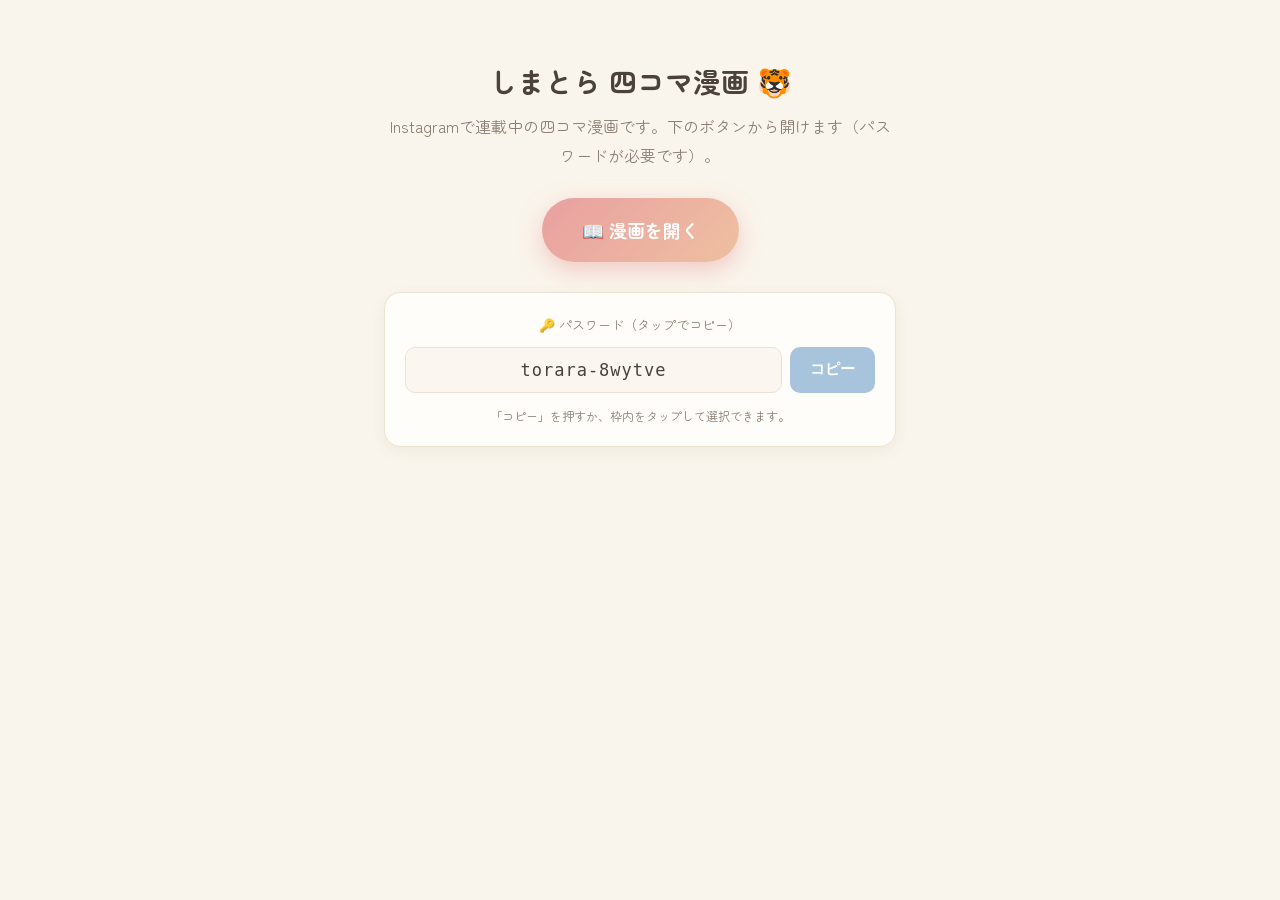
==== works/05_しまとら/index.html @ 56757894 "Initial commit" ====
<!DOCTYPE html>
<html lang="ja">
<head>
<meta charset="UTF-8">
<meta name="viewport" content="width=device-width, initial-scale=1.0">
<title>しまとら 四コマ漫画</title>
<link href="https://fonts.googleapis.com/css2?family=Zen+Maru+Gothic:wght@400;500;700&display=swap" rel="stylesheet">
<style>
  :root{--accent:#e9a0a0;--ink:#4a423b;--soft:#8a7f74;--bg:#faf5ec;--card:#fffdf9;--line:#ece2d2;--blue:#a8c4dd;}
  *{box-sizing:border-box;}
  body{margin:0;font-family:"Zen Maru Gothic",system-ui,sans-serif;color:var(--ink);background:var(--bg);line-height:1.8;}
  .wrap{max-width:560px;margin:0 auto;padding:56px 24px 80px;text-align:center;}
  .back{color:var(--accent);font-weight:700;font-size:14px;display:inline-block;margin-bottom:24px;}
  h1{font-size:28px;margin:0 0 6px;}
  .lead{color:var(--soft);margin:0 0 28px;}
  .open-btn{display:inline-block;padding:16px 40px;font-size:18px;font-weight:700;color:#fff;
    background:linear-gradient(135deg,#e9a0a0,#eec0a0);border-radius:999px;text-decoration:none;
    box-shadow:0 8px 22px rgba(233,160,160,.5);transition:transform .15s;}
  .open-btn:active{transform:scale(.97);}
  .pw-box{background:var(--card);border:1px solid var(--line);border-radius:16px;padding:20px;margin-top:30px;
    box-shadow:0 4px 14px rgba(120,100,80,.08);}
  .pw-label{font-size:13px;color:var(--soft);margin-bottom:10px;}
  .pw-row{display:flex;gap:8px;}
  .pw-input{flex:1;font-size:17px;font-family:monospace;padding:12px 14px;border:1.5px solid var(--line);
    border-radius:10px;background:#fbf7f0;color:var(--ink);text-align:center;letter-spacing:1px;}
  .copy-btn{padding:0 20px;font-size:15px;font-weight:700;color:#fff;background:var(--blue);border:none;
    border-radius:10px;cursor:pointer;white-space:nowrap;transition:background .2s;}
  .copy-btn.done{background:#8bbf8b;}
  .hint{font-size:12px;color:var(--soft);margin-top:12px;}
</style>
</head>
<body>
<div class="wrap">
  <h1>しまとら 四コマ漫画 🐯</h1>
  <p class="lead">Instagramで連載中の四コマ漫画です。下のボタンから開けます（パスワードが必要です）。</p>

  <a class="open-btn" href="https://claude.ai/code/artifact/4fcc9062-2c2a-448c-abc7-b59767f4e193" target="_blank" rel="noopener">📖 漫画を開く</a>

  <div class="pw-box">
    <div class="pw-label">🔑 パスワード（タップでコピー）</div>
    <div class="pw-row">
      <input class="pw-input" id="pw" value="torara-8wytve" readonly onclick="this.select()">
      <button class="copy-btn" id="copyBtn" onclick="copyPw()">コピー</button>
    </div>
    <div class="hint">「コピー」を押すか、枠内をタップして選択できます。</div>
  </div>
</div>

<script>
  function copyPw(){
    const input = document.getElementById('pw');
    const btn = document.getElementById('copyBtn');
    const text = input.value;
    const done = () => { btn.textContent = "コピーしました ✓"; btn.classList.add('done');
      setTimeout(()=>{ btn.textContent="コピー"; btn.classList.remove('done'); }, 1600); };
    if (navigator.clipboard && navigator.clipboard.writeText) {
      navigator.clipboard.writeText(text).then(done).catch(()=>{ input.select(); document.execCommand('copy'); done(); });
    } else {
      input.select(); document.execCommand('copy'); done();
    }
  }
</script>
</body>
</html>
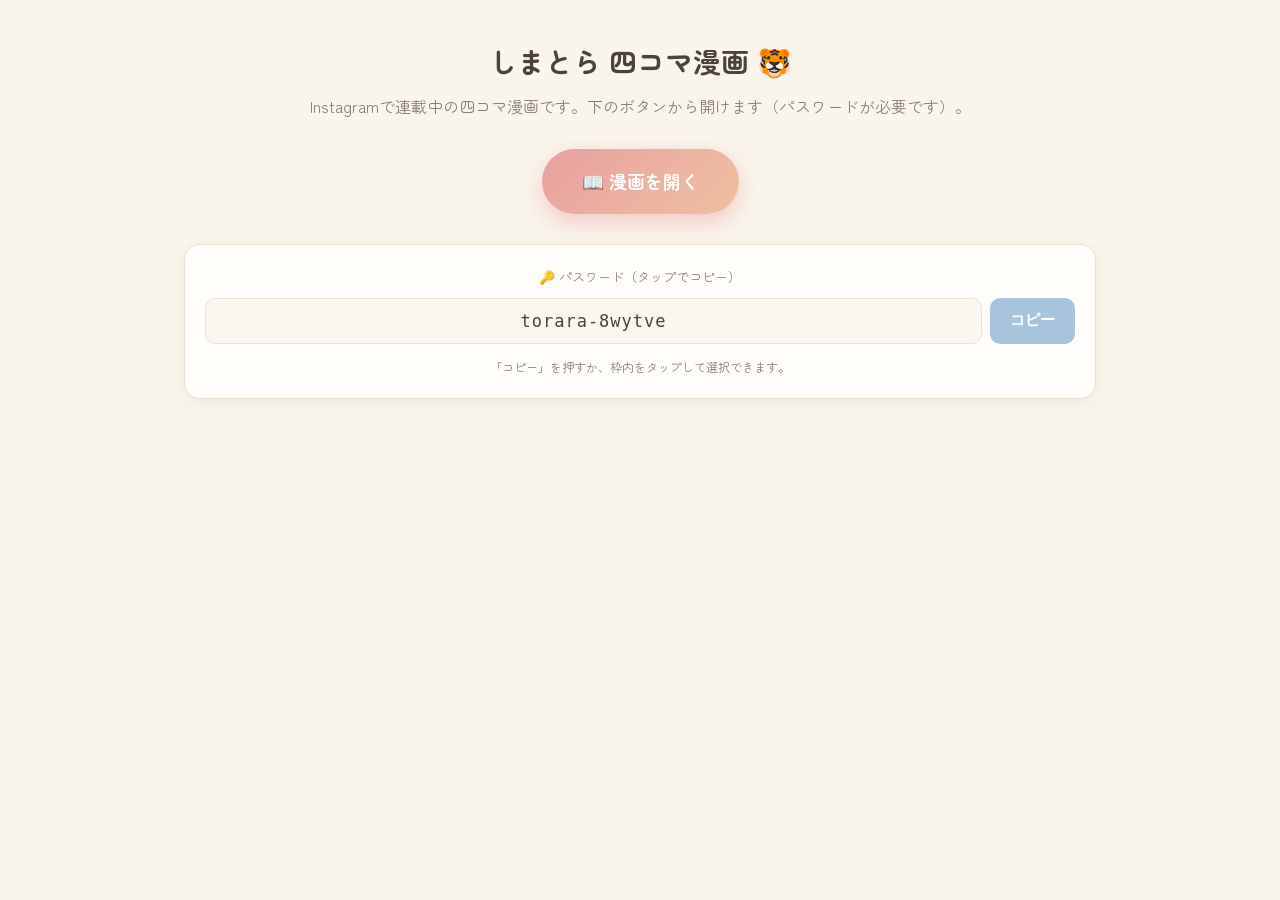
==== commit 89f27a0b: "ナビ追加・横幅統一・トップ詰め" ====
--- a/works/05_しまとら/index.html
+++ b/works/05_しまとら/index.html
@@ -9,7 +9,7 @@
   :root{--accent:#e9a0a0;--ink:#4a423b;--soft:#8a7f74;--bg:#faf5ec;--card:#fffdf9;--line:#ece2d2;--blue:#a8c4dd;}
   *{box-sizing:border-box;}
   body{margin:0;font-family:"Zen Maru Gothic",system-ui,sans-serif;color:var(--ink);background:var(--bg);line-height:1.8;}
-  .wrap{max-width:560px;margin:0 auto;padding:56px 24px 80px;text-align:center;}
+  .wrap{max-width:960px;margin:0 auto;padding:36px 24px 80px;text-align:center;}
   .back{color:var(--accent);font-weight:700;font-size:14px;display:inline-block;margin-bottom:24px;}
   h1{font-size:28px;margin:0 0 6px;}
   .lead{color:var(--soft);margin:0 0 28px;}
